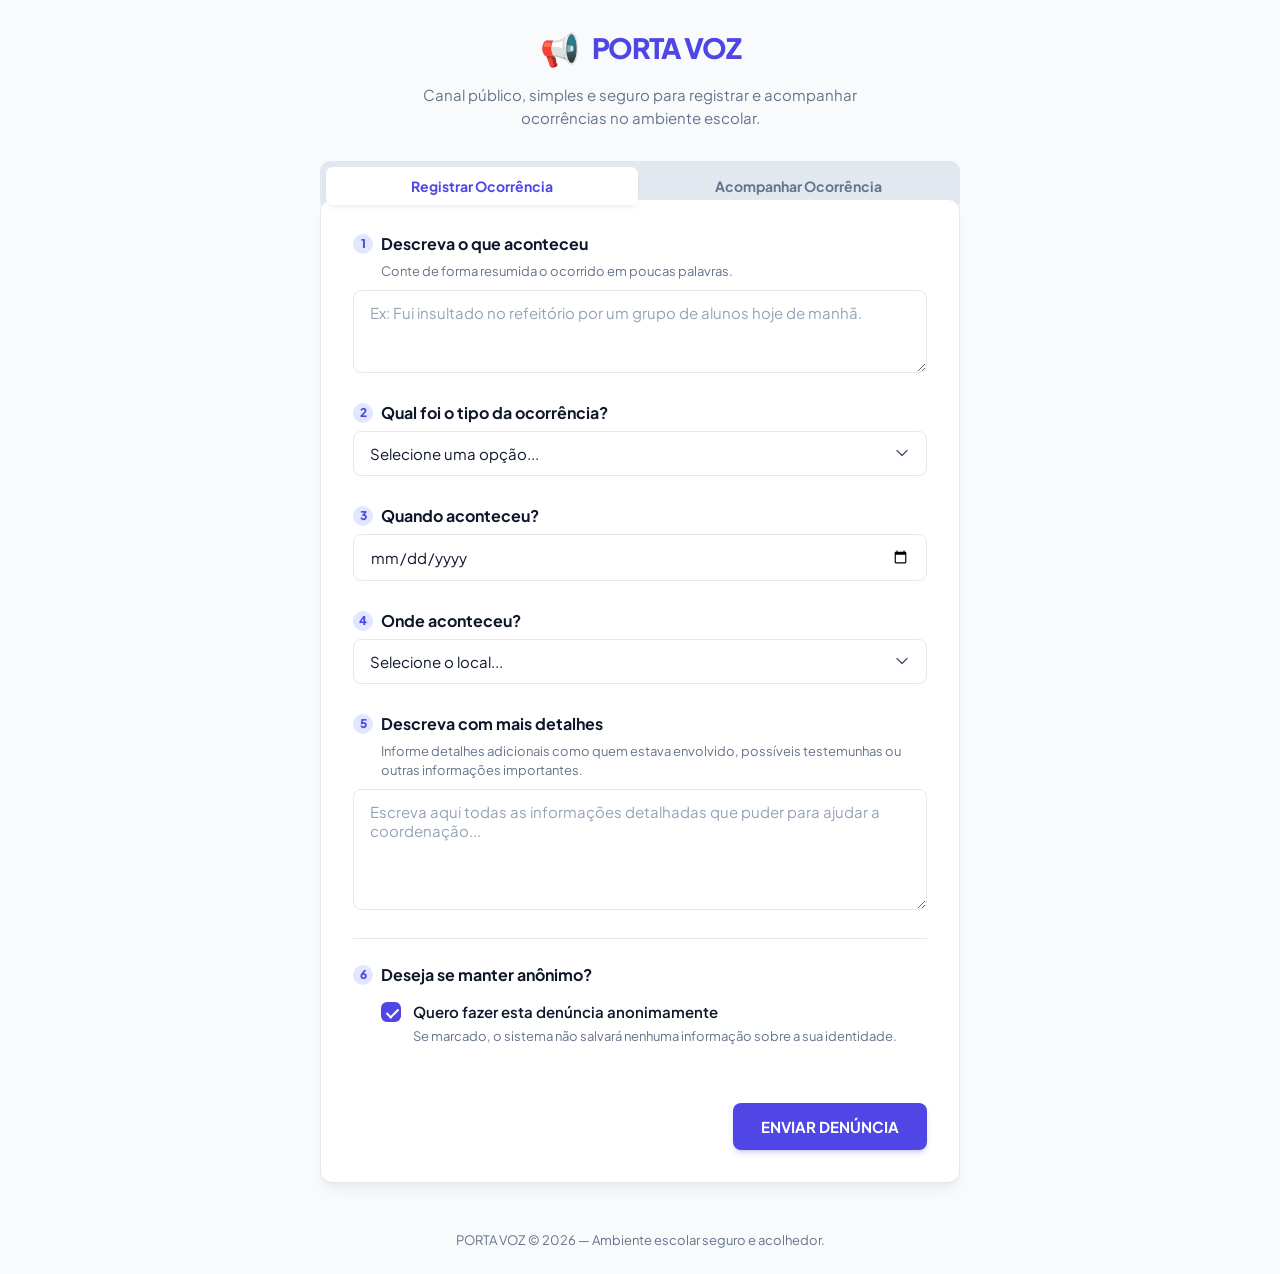
==== static/index.html @ 47724a35 "feat: implementacao completa do sistema PORTA VOZ" ====
<!DOCTYPE html>
<html lang="pt-BR">
<head>
    <meta charset="UTF-8">
    <meta name="viewport" content="width=device-width, initial-scale=1.0">
    <title>PORTA VOZ — Canal Seguro de Denúncias Escolares</title>
    <link rel="stylesheet" href="/static/css/style.css">
    <link rel="preconnect" href="https://fonts.googleapis.com">
    <link rel="preconnect" href="https://fonts.gstatic.com" crossorigin>
    <link href="https://fonts.googleapis.com/css2?family=Plus+Jakarta+Sans:wght@400;500;600;700;800&display=swap" rel="stylesheet">
</head>
<body>
    <div class="app-container">
        <!-- Header -->
        <header class="header">
            <div class="logo-area">
                <span class="logo-icon">📢</span>
                <h1 class="logo-title">PORTA VOZ</h1>
            </div>
            <p class="logo-subtitle">Canal público, simples e seguro para registrar e acompanhar ocorrências no ambiente escolar.</p>
        </header>

        <!-- Main Form Section -->
        <main class="main-content">
            <!-- Tabs Navigation -->
            <div class="tabs-nav" id="public-tabs">
                <button class="tab-btn active" id="tab-enviar">Registrar Ocorrência</button>
                <button class="tab-btn" id="tab-acompanhar">Acompanhar Ocorrência</button>
            </div>

            <!-- 1. Form Card (New Report) -->
            <div id="form-card" class="card">
                <form id="denuncia-form" novalidate>
                    <!-- Step 1 -->
                    <div class="form-group">
                        <label for="descricao" class="form-label">
                            <span class="step-num">1</span>
                            Descreva o que aconteceu
                        </label>
                        <p class="form-help">Conte de forma resumida o ocorrido em poucas palavras.</p>
                        <textarea id="descricao" name="descricao" rows="3" class="form-input" placeholder="Ex: Fui insultado no refeitório por um grupo de alunos hoje de manhã." required></textarea>
                        <span class="error-msg" id="error-descricao">Este campo é obrigatório.</span>
                    </div>

                    <!-- Step 2 -->
                    <div class="form-group">
                        <label for="tipo" class="form-label">
                            <span class="step-num">2</span>
                            Qual foi o tipo da ocorrência?
                        </label>
                        <select id="tipo" name="tipo" class="form-input form-select" required>
                            <option value="" disabled selected>Selecione uma opção...</option>
                            <option value="Bullying">Bullying</option>
                            <option value="Cyberbullying">Cyberbullying</option>
                            <option value="Assédio sexual">Assédio sexual</option>
                            <option value="Assédio moral">Assédio moral</option>
                            <option value="Agressão física">Agressão física</option>
                            <option value="Agressão verbal">Agressão verbal</option>
                            <option value="Ameaça">Ameaça</option>
                            <option value="Preconceito/discriminação">Preconceito/discriminação</option>
                            <option value="Furto">Furto</option>
                            <option value="Outro">Outro</option>
                        </select>
                        <span class="error-msg" id="error-tipo">Selecione uma das opções.</span>
                    </div>

                    <!-- Step 3 -->
                    <div class="form-group">
                        <label for="data_ocorrencia" class="form-label">
                            <span class="step-num">3</span>
                            Quando aconteceu?
                        </label>
                        <input type="date" id="data_ocorrencia" name="data_ocorrencia" class="form-input" required>
                        <span class="error-msg" id="error-data_ocorrencia">Selecione a data em que ocorreu o fato.</span>
                    </div>

                    <!-- Step 4 -->
                    <div class="form-group">
                        <label for="local" class="form-label">
                            <span class="step-num">4</span>
                            Onde aconteceu?
                        </label>
                        <select id="local" name="local" class="form-input form-select" required>
                            <option value="" disabled selected>Selecione o local...</option>
                            <option value="Pátio">Pátio</option>
                            <option value="Quadra">Quadra</option>
                            <option value="Salão Jovem">Salão Jovem</option>
                            <option value="Sala de aula">Sala de aula</option>
                            <option value="Banheiro">Banheiro</option>
                            <option value="Corredor">Corredor</option>
                            <option value="Entrada/saída">Entrada/saída</option>
                            <option value="Outro">Outro</option>
                        </select>
                        <span class="error-msg" id="error-local">Selecione o local aproximado.</span>
                    </div>

                    <!-- Step 5 -->
                    <div class="form-group">
                        <label for="detalhes" class="form-label">
                            <span class="step-num">5</span>
                            Descreva com mais detalhes
                        </label>
                        <p class="form-help">Informe detalhes adicionais como quem estava envolvido, possíveis testemunhas ou outras informações importantes.</p>
                        <textarea id="detalhes" name="detalhes" rows="5" class="form-input" placeholder="Escreva aqui todas as informações detalhadas que puder para ajudar a coordenação..."></textarea>
                    </div>

                    <!-- Step 6 -->
                    <div class="form-group privacy-group">
                        <label class="form-label">
                            <span class="step-num">6</span>
                            Deseja se manter anônimo?
                        </label>
                        
                        <label class="checkbox-container">
                            <input type="checkbox" id="anonimo" name="anonimo" checked>
                            <span class="checkbox-mark"></span>
                            <span class="checkbox-label">Quero fazer esta denúncia anonimamente</span>
                        </label>
                        <p class="privacy-note">Se marcado, o sistema não salvará nenhuma informação sobre a sua identidade.</p>
                    </div>

                    <!-- Contact Fields (Shown dynamically if not anonymous) -->
                    <div id="identificacao-container" class="collapsed">
                        <div class="form-group">
                            <label for="nome" class="form-label">Seu Nome</label>
                            <input type="text" id="nome" name="nome" class="form-input" placeholder="Digite seu nome completo">
                            <span class="error-msg" id="error-nome">O nome é obrigatório para denúncias identificadas.</span>
                        </div>
                        <div class="form-group">
                            <label for="contato" class="form-label">Meio de Contato</label>
                            <input type="text" id="contato" name="contato" class="form-input" placeholder="Telefone, e-mail ou outro meio de contato">
                            <span class="error-msg" id="error-contato">Informe um meio de contato para que possamos falar com você.</span>
                        </div>
                    </div>

                    <!-- Submit Button -->
                    <div class="submit-container">
                        <button type="submit" id="btn-enviar" class="btn-submit">
                            <span class="btn-text">ENVIAR DENÚNCIA</span>
                            <span class="btn-spinner"></span>
                        </button>
                    </div>
                </form>
            </div>

            <!-- 2. Success State Card (Hidden initially) -->
            <div id="success-card" class="card success-card hidden">
                <div class="success-icon-wrapper">
                    <span class="success-icon">✨</span>
                </div>
                <h2 class="success-title">Denúncia Registrada!</h2>
                <p class="success-desc">Sua ocorrência foi enviada de forma segura para o painel privado da coordenação escolar.</p>
                
                <div class="id-badge-container">
                    <p class="id-badge-label">NÚMERO DE PROTOCOLO / ID</p>
                    <div class="id-badge-value" id="protocolo-id">#0000</div>
                </div>

                <div class="success-footer">
                    <p class="success-safety-note">🛡️ Guarde seu número de protocolo para acompanhar o andamento da ocorrência na aba superior.</p>
                    <div class="success-buttons-row">
                        <button id="btn-acompanhar-novo" class="btn-submit">Acompanhar Status</button>
                        <button id="btn-novo" class="btn-secondary">Nova Ocorrência</button>
                    </div>
                </div>
            </div>

            <!-- 3. Tracking Card (Hidden initially) -->
            <div id="tracking-card" class="card hidden">
                <div class="tracking-header">
                    <h2 class="tracking-title">Acompanhar Minha Ocorrência</h2>
                    <p class="tracking-subtitle">Insira o número do seu protocolo/ID abaixo para consultar o status em tempo real.</p>
                </div>
                
                <form id="tracking-form" class="tracking-form-container" novalidate>
                    <div class="form-group">
                        <div class="search-input-wrapper">
                            <input type="text" id="tracking-id" class="form-input" placeholder="Ex: 0005 ou 5" required>
                            <button type="submit" id="btn-consultar" class="btn-submit">
                                <span class="btn-text">Consultar</span>
                                <span class="btn-spinner"></span>
                            </button>
                        </div>
                        <span class="error-msg" id="error-tracking-id">Por favor, digite o número do protocolo.</span>
                    </div>
                </form>

                <!-- Search Results Container -->
                <div id="tracking-result" class="tracking-result-box hidden">
                    <div class="result-header">
                        <span class="result-proto" id="result-proto">Protocolo #0000</span>
                        <span class="badge" id="result-status-badge">Nova</span>
                    </div>
                    
                    <div class="result-details-grid">
                        <div class="result-detail-item span-2">
                            <span class="detail-label">O que aconteceu:</span>
                            <span class="detail-value text-box" id="result-descricao">-</span>
                        </div>
                        <div class="result-detail-item">
                            <span class="detail-label">Tipo de Ocorrência:</span>
                            <span class="detail-value" id="result-tipo">-</span>
                        </div>
                        <div class="result-detail-item">
                            <span class="detail-label">Local do fato:</span>
                            <span class="detail-value" id="result-local">-</span>
                        </div>
                        <div class="result-detail-item">
                            <span class="detail-label">Quando aconteceu:</span>
                            <span class="detail-value" id="result-data-ocorrencia">-</span>
                        </div>
                        <div class="result-detail-item">
                            <span class="detail-label">Data e Hora de Envio:</span>
                            <span class="detail-value" id="result-data-envio">-</span>
                        </div>
                    </div>
                    
                    <!-- Dynamic Progress Explanation -->
                    <div class="status-explanation-card" id="status-explanation">
                        <!-- Injected via JS -->
                    </div>
                </div>

                <!-- Not Found Box -->
                <div id="tracking-not-found" class="not-found-box hidden">
                    <span class="not-found-icon">🔍</span>
                    <p class="not-found-text">Ocorrência não encontrada. Verifique o número digitado e tente novamente.</p>
                </div>
            </div>
        </main>
        
        <footer class="app-footer">
            <p>PORTA VOZ &copy; 2026 — Ambiente escolar seguro e acolhedor.</p>
        </footer>
    </div>

    <script src="/static/js/app.js"></script>
</body>
</html>
---- static/css/style.css ----
/* Global Styles */
:root {
    --primary: #4f46e5;
    --primary-hover: #4338ca;
    --background: #f8fafc;
    --card-bg: #ffffff;
    --text-main: #0f172a;
    --text-muted: #64748b;
    --border: #e2e8f0;
    --border-hover: #cbd5e1;
    --error: #ef4444;
    --success: #10b981;
    --shadow: 0 4px 6px -1px rgb(0 0 0 / 0.05), 0 2px 4px -2px rgb(0 0 0 / 0.05);
    --shadow-lg: 0 10px 15px -3px rgb(0 0 0 / 0.05), 0 4px 6px -4px rgb(0 0 0 / 0.05);
    --radius: 12px;
    --font: 'Plus Jakarta Sans', system-ui, -apple-system, BlinkMacSystemFont, "Segoe UI", Roboto, sans-serif;
}

* {
    box-sizing: border-box;
    margin: 0;
    padding: 0;
}

body {
    font-family: var(--font);
    background-color: var(--background);
    color: var(--text-main);
    min-height: 100vh;
    display: flex;
    justify-content: center;
    align-items: center;
    padding: 24px 16px;
    line-height: 1.5;
}

.app-container {
    width: 100%;
    max-width: 640px;
    display: flex;
    flex-direction: column;
    gap: 32px;
}

/* Header Styles */
.header {
    text-align: center;
    display: flex;
    flex-direction: column;
    align-items: center;
    gap: 12px;
}

.logo-area {
    display: flex;
    align-items: center;
    gap: 12px;
}

.logo-icon {
    font-size: 32px;
}

.logo-title {
    font-size: 28px;
    font-weight: 800;
    letter-spacing: -0.05em;
    color: var(--primary);
}

.logo-subtitle {
    font-size: 15px;
    color: var(--text-muted);
    max-width: 480px;
}

/* Card layout */
.card {
    background-color: var(--card-bg);
    border: 1px solid var(--border);
    border-radius: var(--radius);
    padding: 32px;
    box-shadow: var(--shadow-lg);
    transition: transform 0.2s ease, box-shadow 0.2s ease;
}

/* Form Groups */
.form-group {
    display: flex;
    flex-direction: column;
    margin-bottom: 28px;
}

.form-group:last-child {
    margin-bottom: 0;
}

.form-label {
    font-size: 16px;
    font-weight: 700;
    color: var(--text-main);
    margin-bottom: 6px;
    display: flex;
    align-items: center;
    gap: 8px;
}

.step-num {
    background-color: #e0e7ff;
    color: var(--primary);
    font-size: 12px;
    width: 20px;
    height: 20px;
    border-radius: 50%;
    display: inline-flex;
    justify-content: center;
    align-items: center;
    font-weight: 800;
}

.form-help {
    font-size: 13px;
    color: var(--text-muted);
    margin-bottom: 8px;
    margin-left: 28px;
}

.form-input {
    font-family: inherit;
    font-size: 15px;
    padding: 12px 16px;
    border: 1.5px solid var(--border);
    border-radius: 8px;
    color: var(--text-main);
    background-color: #ffffff;
    outline: none;
    transition: border-color 0.2s ease, box-shadow 0.2s ease;
    width: 100%;
}

.form-input::placeholder {
    color: #94a3b8;
}

.form-input:focus {
    border-color: var(--primary);
    box-shadow: 0 0 0 4px rgba(79, 70, 229, 0.1);
}

textarea.form-input {
    resize: vertical;
    min-height: 80px;
}

.form-select {
    appearance: none;
    background-image: url("data:image/svg+xml,%3Csvg xmlns='http://www.w3.org/2000/svg' fill='none' viewBox='0 0 24 24' stroke='%23475569' stroke-width='2'%3E%3Cpath stroke-linecap='round' stroke-linejoin='round' d='M19.5 8.25l-7.5 7.5-7.5-7.5'/%3E%3C/svg%3E");
    background-repeat: no-repeat;
    background-position: right 16px center;
    background-size: 16px;
    padding-right: 48px;
    cursor: pointer;
}

/* Checkbox Styles */
.privacy-group {
    border-top: 1px solid var(--border);
    padding-top: 24px;
    margin-top: 12px;
}

.checkbox-container {
    display: inline-flex;
    align-items: center;
    position: relative;
    cursor: pointer;
    font-size: 15px;
    font-weight: 600;
    user-select: none;
    margin-left: 28px;
    margin-top: 8px;
    gap: 12px;
}

.checkbox-container input {
    position: absolute;
    opacity: 0;
    cursor: pointer;
    height: 0;
    width: 0;
}

.checkbox-mark {
    height: 20px;
    width: 20px;
    background-color: #fff;
    border: 2px solid var(--border);
    border-radius: 6px;
    transition: all 0.2s ease;
    display: inline-block;
    flex-shrink: 0;
    position: relative;
}

.checkbox-container:hover input ~ .checkbox-mark {
    border-color: var(--primary-hover);
}

.checkbox-container input:checked ~ .checkbox-mark {
    background-color: var(--primary);
    border-color: var(--primary);
}

.checkbox-mark:after {
    content: "";
    position: absolute;
    display: none;
    left: 6px;
    top: 2px;
    width: 5px;
    height: 10px;
    border: solid white;
    border-width: 0 2px 2px 0;
    transform: rotate(45deg);
}

.checkbox-container input:checked ~ .checkbox-mark:after {
    display: block;
}

.privacy-note {
    font-size: 13px;
    color: var(--text-muted);
    margin-left: 60px;
    margin-top: 4px;
}

/* Collapsible identification section */
#identificacao-container {
    max-height: 0;
    opacity: 0;
    overflow: hidden;
    transition: max-height 0.4s cubic-bezier(0.4, 0, 0.2, 1), opacity 0.3s ease;
    border-left: 3px solid var(--primary);
    padding-left: 16px;
    margin-left: 28px;
    margin-top: -8px;
    margin-bottom: 24px;
}

#identificacao-container.visible {
    max-height: 280px;
    opacity: 1;
    margin-top: 16px;
}

/* Buttons */
.submit-container {
    margin-top: 36px;
    display: flex;
    justify-content: flex-end;
}

.btn-submit {
    background-color: var(--primary);
    color: white;
    font-family: inherit;
    font-size: 15px;
    font-weight: 700;
    border: none;
    border-radius: 8px;
    padding: 14px 28px;
    cursor: pointer;
    transition: background-color 0.2s ease, transform 0.1s ease;
    box-shadow: 0 4px 6px -1px rgba(79, 70, 229, 0.2), 0 2px 4px -2px rgba(79, 70, 229, 0.2);
    display: inline-flex;
    align-items: center;
    justify-content: center;
    gap: 8px;
    min-width: 180px;
}

.btn-submit:hover {
    background-color: var(--primary-hover);
}

.btn-submit:active {
    transform: scale(0.98);
}

.btn-submit:disabled {
    background-color: #a5b4fc;
    cursor: not-allowed;
    transform: none;
}

/* Validation Message */
.error-msg {
    color: var(--error);
    font-size: 13px;
    font-weight: 600;
    margin-top: 6px;
    margin-left: 4px;
    display: none;
    align-items: center;
    gap: 4px;
}

.error-msg::before {
    content: "⚠️";
}

.invalid .form-input {
    border-color: var(--error);
}

.invalid .form-input:focus {
    box-shadow: 0 0 0 4px rgba(239, 68, 68, 0.1);
}

/* Spinner Loading */
.btn-spinner {
    width: 18px;
    height: 18px;
    border: 2px solid rgba(255, 255, 255, 0.3);
    border-radius: 50%;
    border-top-color: white;
    animation: spin 0.8s linear infinite;
    display: none;
}

@keyframes spin {
    to { transform: rotate(360deg); }
}

/* Success Card Styles */
.success-card {
    text-align: center;
    display: flex;
    flex-direction: column;
    align-items: center;
    gap: 20px;
    padding: 48px 32px;
}

.success-icon-wrapper {
    background-color: #ecfdf5;
    border: 2px solid #a7f3d0;
    width: 64px;
    height: 64px;
    border-radius: 50%;
    display: flex;
    justify-content: center;
    align-items: center;
    font-size: 32px;
    animation: float 2s ease-in-out infinite alternate;
}

@keyframes float {
    0% { transform: translateY(0); }
    100% { transform: translateY(-6px); }
}

.success-title {
    font-size: 24px;
    font-weight: 800;
    color: var(--success);
}

.success-desc {
    font-size: 15px;
    color: var(--text-muted);
    max-width: 440px;
}

.id-badge-container {
    background-color: #f1f5f9;
    border: 1px solid var(--border);
    border-radius: 8px;
    padding: 16px 24px;
    width: 100%;
    max-width: 320px;
    margin: 12px 0;
}

.id-badge-label {
    font-size: 11px;
    font-weight: 800;
    color: var(--text-muted);
    letter-spacing: 0.1em;
    margin-bottom: 4px;
}

.id-badge-value {
    font-size: 24px;
    font-weight: 800;
    color: var(--text-main);
    letter-spacing: 0.05em;
    font-family: monospace;
}

.success-footer {
    display: flex;
    flex-direction: column;
    align-items: center;
    gap: 24px;
    margin-top: 12px;
    width: 100%;
}

.success-safety-note {
    font-size: 13px;
    color: var(--text-muted);
    background-color: #f8fafc;
    padding: 10px 16px;
    border-radius: 6px;
    border: 1px dashed var(--border);
    max-width: 480px;
}

.btn-secondary {
    background-color: #ffffff;
    color: var(--text-main);
    font-family: inherit;
    font-size: 14px;
    font-weight: 600;
    border: 1.5px solid var(--border);
    border-radius: 8px;
    padding: 12px 24px;
    cursor: pointer;
    transition: all 0.2s ease;
    box-shadow: var(--shadow);
}

.btn-secondary:hover {
    border-color: var(--border-hover);
    background-color: #f8fafc;
}

/* Navigation Tabs */
.tabs-nav {
    display: flex;
    background-color: #e2e8f0;
    padding: 6px;
    border-radius: 10px;
    gap: 4px;
    margin-bottom: -12px;
}

.tab-btn {
    flex: 1;
    font-family: inherit;
    font-size: 14px;
    font-weight: 700;
    color: var(--text-muted);
    background: transparent;
    border: none;
    padding: 10px 16px;
    border-radius: 7px;
    cursor: pointer;
    transition: all 0.2s ease;
}

.tab-btn:hover {
    color: var(--text-main);
}

.tab-btn.active {
    background-color: #ffffff;
    color: var(--primary);
    box-shadow: var(--shadow);
}

/* Success Buttons Row */
.success-buttons-row {
    display: flex;
    gap: 12px;
    justify-content: center;
    width: 100%;
    margin-top: 12px;
}

/* Tracking Card Styles */
.tracking-header {
    text-align: center;
    margin-bottom: 24px;
}

.tracking-title {
    font-size: 20px;
    font-weight: 800;
    color: var(--text-main);
    margin-bottom: 6px;
}

.tracking-subtitle {
    font-size: 14px;
    color: var(--text-muted);
}

/* Search input with combined button */
.search-input-wrapper {
    display: flex;
    gap: 12px;
    width: 100%;
}

.search-input-wrapper .form-input {
    flex: 1;
}

.search-input-wrapper .btn-submit {
    min-width: 130px;
}

/* Tracking Result Styles */
.tracking-result-box {
    margin-top: 32px;
    border-top: 1px solid var(--border);
    padding-top: 32px;
    display: flex;
    flex-direction: column;
    gap: 24px;
    animation: fadeIn 0.4s ease;
}

@keyframes fadeIn {
    from { opacity: 0; transform: translateY(10px); }
    to { opacity: 1; transform: translateY(0); }
}

.result-header {
    display: flex;
    justify-content: space-between;
    align-items: center;
    background-color: #f8fafc;
    padding: 14px 20px;
    border: 1px solid var(--border);
    border-radius: 8px;
}

.result-proto {
    font-size: 16px;
    font-weight: 800;
    color: var(--text-main);
    font-family: monospace;
}

/* Status Badges */
.badge {
    display: inline-flex;
    align-items: center;
    padding: 4px 12px;
    border-radius: 9999px;
    font-size: 12px;
    font-weight: 700;
    border: 1px solid transparent;
}

.badge-nova {
    background-color: #fef2f2;
    color: #ef4444;
    border-color: #fca5a5;
}

.badge-analise {
    background-color: #fffbeb;
    color: #f59e0b;
    border-color: #fde68a;
}

.badge-atendimento {
    background-color: #eff6ff;
    color: #3b82f6;
    border-color: #bfdbfe;
}

.badge-resolvida {
    background-color: #ecfdf5;
    color: #10b981;
    border-color: #a7f3d0;
}

.badge-arquivada {
    background-color: #f8fafc;
    color: #64748b;
    border-color: #cbd5e1;
}

/* Result details grid layout */
.result-details-grid {
    display: grid;
    grid-template-columns: repeat(2, 1fr);
    gap: 20px;
}

.span-2 {
    grid-column: span 2;
}

.result-detail-item {
    display: flex;
    flex-direction: column;
    gap: 4px;
}

.detail-label {
    font-size: 11px;
    font-weight: 800;
    color: var(--text-muted);
    text-transform: uppercase;
    letter-spacing: 0.05em;
}

.detail-value {
    font-size: 14px;
    font-weight: 600;
    color: var(--text-main);
}

.detail-value.text-box {
    background-color: #f8fafc;
    border: 1px solid var(--border);
    border-radius: 8px;
    padding: 16px;
    font-weight: 500;
    white-space: pre-wrap;
}

/* Explanation boxes for user guidance */
.status-explanation-card {
    border-radius: 8px;
    padding: 16px 20px;
    font-size: 13px;
    font-weight: 500;
    line-height: 1.5;
    border-left: 4px solid transparent;
}

.status-explanation-card.status-nova {
    background-color: #fef2f2;
    color: #991b1b;
    border-left-color: #ef4444;
}

.status-explanation-card.status-analise {
    background-color: #fffbeb;
    color: #92400e;
    border-left-color: #f59e0b;
}

.status-explanation-card.status-atendimento {
    background-color: #eff6ff;
    color: #1e40af;
    border-left-color: #3b82f6;
}

.status-explanation-card.status-resolvida {
    background-color: #ecfdf5;
    color: #065f46;
    border-left-color: #10b981;
}

.status-explanation-card.status-arquivada {
    background-color: #f8fafc;
    color: #374151;
    border-left-color: #64748b;
}

/* Empty/Not Found state boxes */
.not-found-box {
    margin-top: 24px;
    text-align: center;
    background-color: #fff1f2;
    border: 1px solid #fecdd3;
    padding: 24px 16px;
    border-radius: 8px;
    animation: fadeIn 0.3s ease;
}

.not-found-icon {
    font-size: 28px;
    margin-bottom: 8px;
    display: inline-block;
}

.not-found-text {
    font-size: 14px;
    font-weight: 600;
    color: #be123c;
}

/* Helper utility styles */
.hidden {
    display: none !important;
}

/* Footer layout */
.app-footer {
    text-align: center;
    font-size: 13px;
    color: var(--text-muted);
    margin-top: 16px;
}

/* Responsiveness */
@media (max-width: 480px) {
    .card {
        padding: 20px;
    }
    
    .checkbox-container, #identificacao-container {
        margin-left: 0;
    }
    
    .privacy-note {
        margin-left: 32px;
    }
    
    .btn-submit {
        width: 100%;
    }
    
    .search-input-wrapper {
        flex-direction: column;
    }
    
    .result-details-grid {
        grid-template-columns: 1fr;
    }
    
    .span-2 {
        grid-column: span 1;
    }
    
    .success-buttons-row {
        flex-direction: column;
    }
}
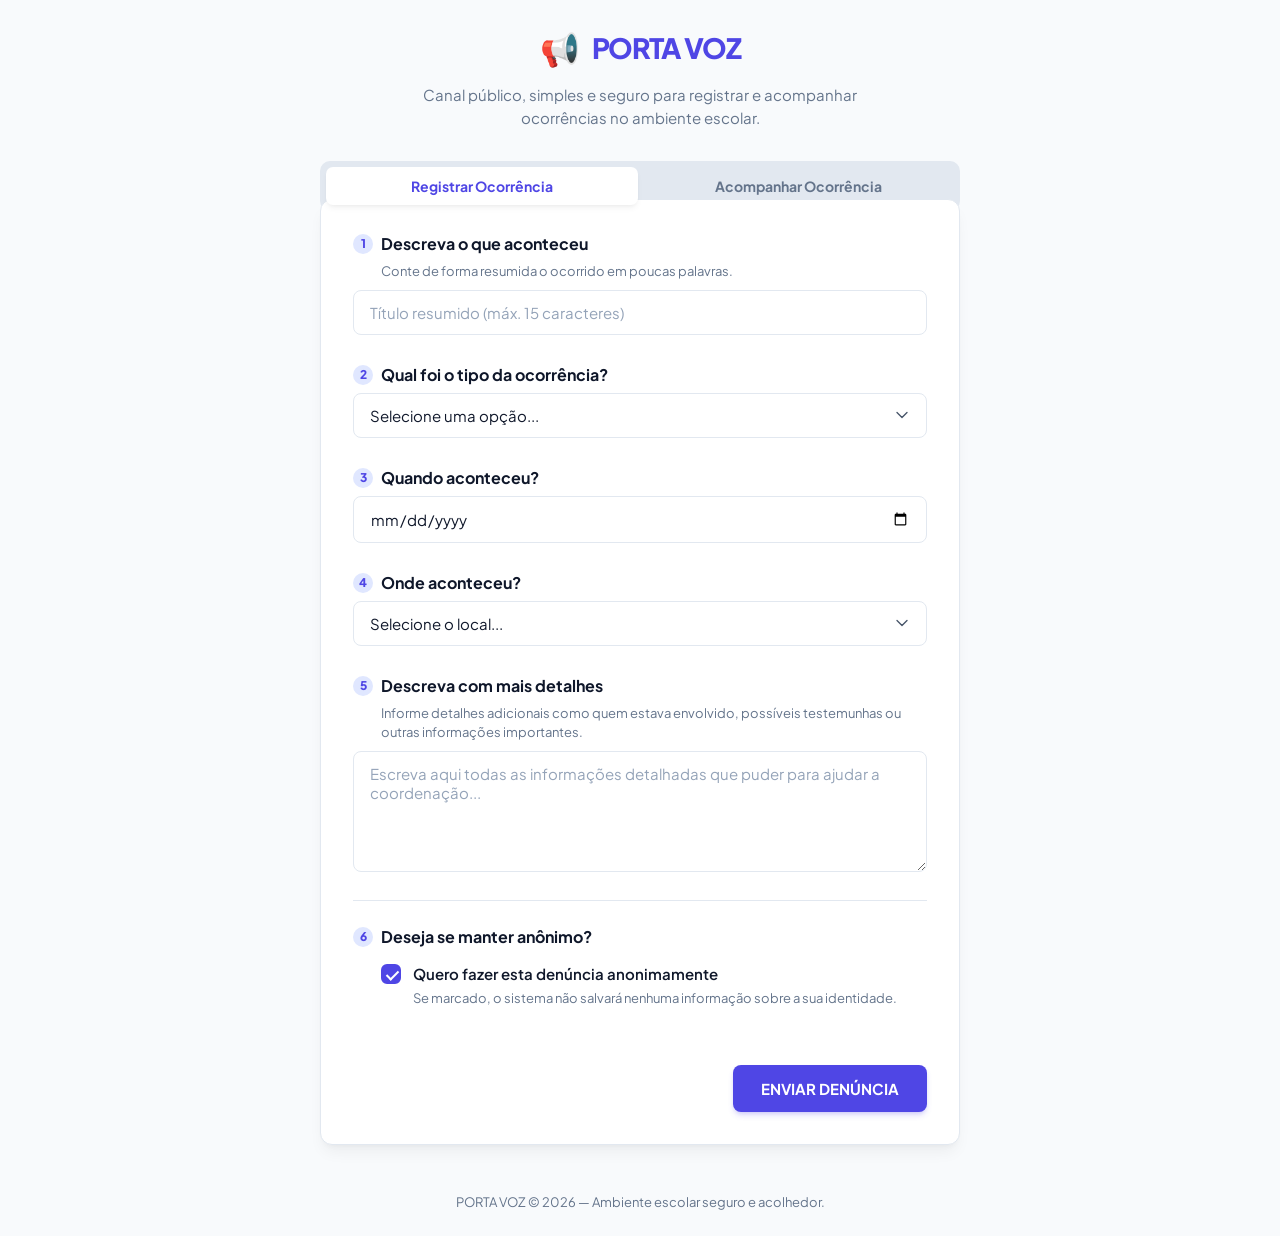
==== commit f80217ec: "feat: alterada a descricao resumida para input de ate 15 caracteres" ====
--- a/static/index.html
+++ b/static/index.html
@@ -38,7 +38,7 @@
                             Descreva o que aconteceu
                         </label>
                         <p class="form-help">Conte de forma resumida o ocorrido em poucas palavras.</p>
-                        <textarea id="descricao" name="descricao" rows="3" class="form-input" placeholder="Ex: Fui insultado no refeitório por um grupo de alunos hoje de manhã." required></textarea>
+                        <input type="text" id="descricao" name="descricao" class="form-input" placeholder="Título resumido (máx. 15 caracteres)" maxlength="15" required>
                         <span class="error-msg" id="error-descricao">Este campo é obrigatório.</span>
                     </div>
 
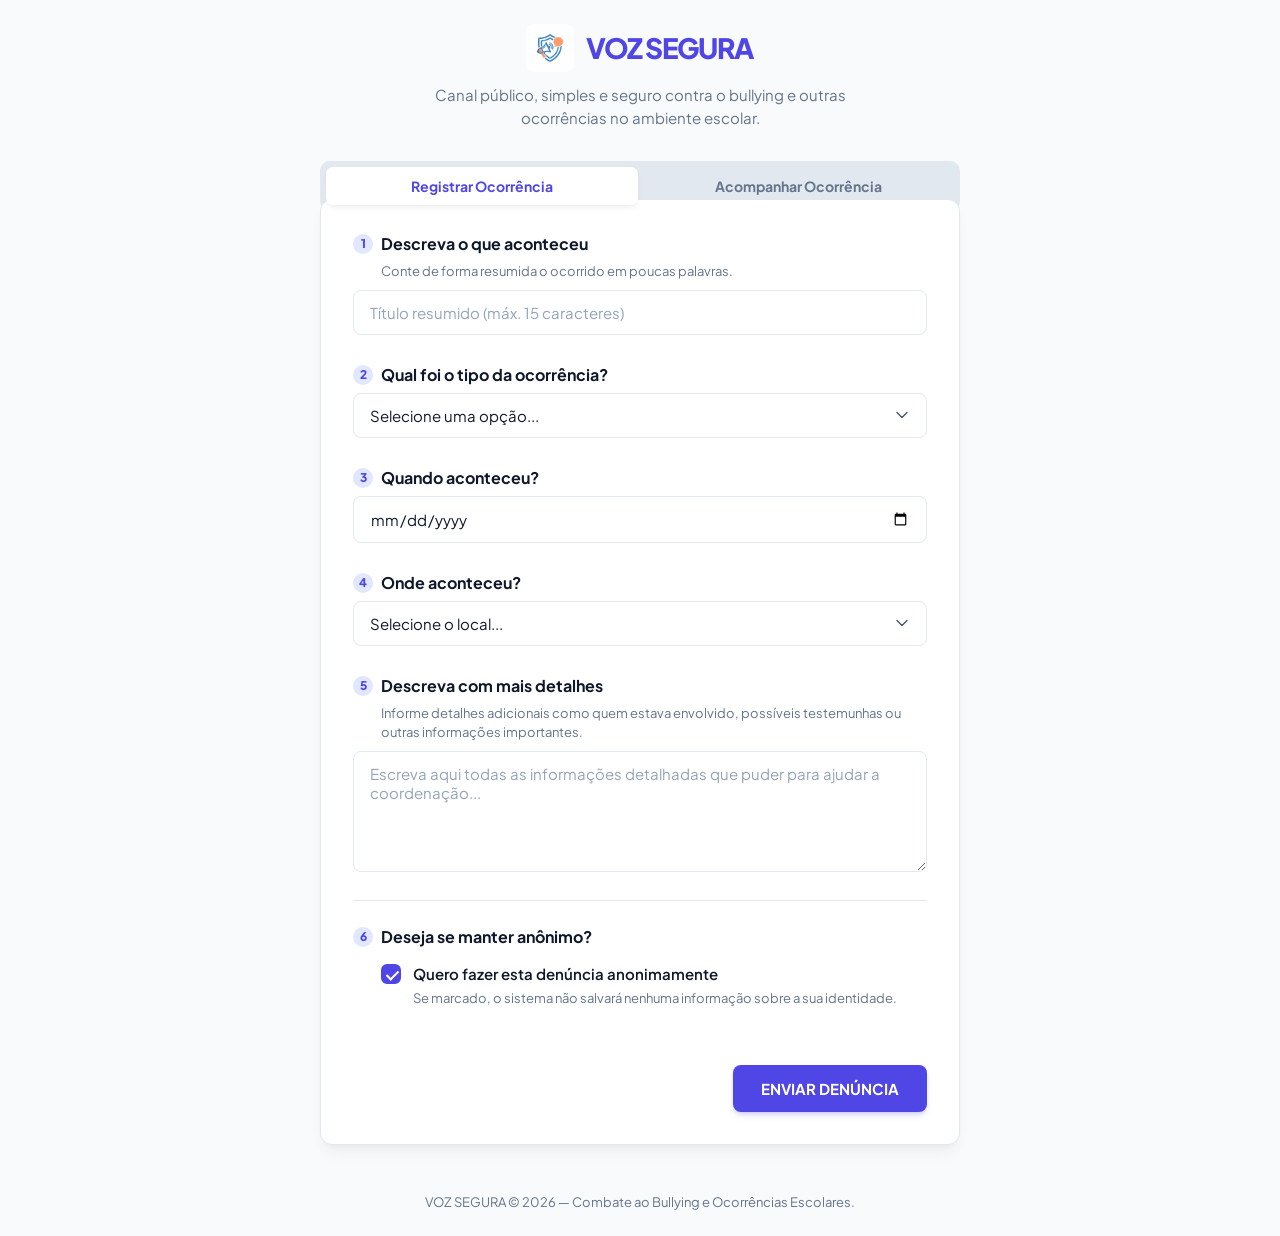
==== commit 6ab08c31: "feat: rebrand para Voz Segura e adicao de logotipo de combate ao bullying" ====
--- a/static/index.html
+++ b/static/index.html
@@ -3,7 +3,7 @@
 <head>
     <meta charset="UTF-8">
     <meta name="viewport" content="width=device-width, initial-scale=1.0">
-    <title>PORTA VOZ — Canal Seguro de Denúncias Escolares</title>
+    <title>VOZ SEGURA — Combate ao Bullying e Ocorrências Escolares</title>
     <link rel="stylesheet" href="/static/css/style.css">
     <link rel="preconnect" href="https://fonts.googleapis.com">
     <link rel="preconnect" href="https://fonts.gstatic.com" crossorigin>
@@ -14,10 +14,10 @@
         <!-- Header -->
         <header class="header">
             <div class="logo-area">
-                <span class="logo-icon">📢</span>
-                <h1 class="logo-title">PORTA VOZ</h1>
-            </div>
-            <p class="logo-subtitle">Canal público, simples e seguro para registrar e acompanhar ocorrências no ambiente escolar.</p>
+                <img src="/static/img/logo.jpg" alt="Logo Voz Segura" class="logo-img">
+                <h1 class="logo-title">VOZ SEGURA</h1>
+            </div>
+            <p class="logo-subtitle">Canal público, simples e seguro contra o bullying e outras ocorrências no ambiente escolar.</p>
         </header>
 
         <!-- Main Form Section -->
@@ -230,7 +230,7 @@
         </main>
         
         <footer class="app-footer">
-            <p>PORTA VOZ &copy; 2026 — Ambiente escolar seguro e acolhedor.</p>
+            <p>VOZ SEGURA &copy; 2026 — Combate ao Bullying e Ocorrências Escolares.</p>
         </footer>
     </div>
 
--- a/static/css/style.css
+++ b/static/css/style.css
@@ -57,8 +57,11 @@
     gap: 12px;
 }
 
-.logo-icon {
-    font-size: 32px;
+.logo-img {
+    width: 48px;
+    height: 48px;
+    border-radius: 8px;
+    object-fit: cover;
 }
 
 .logo-title {
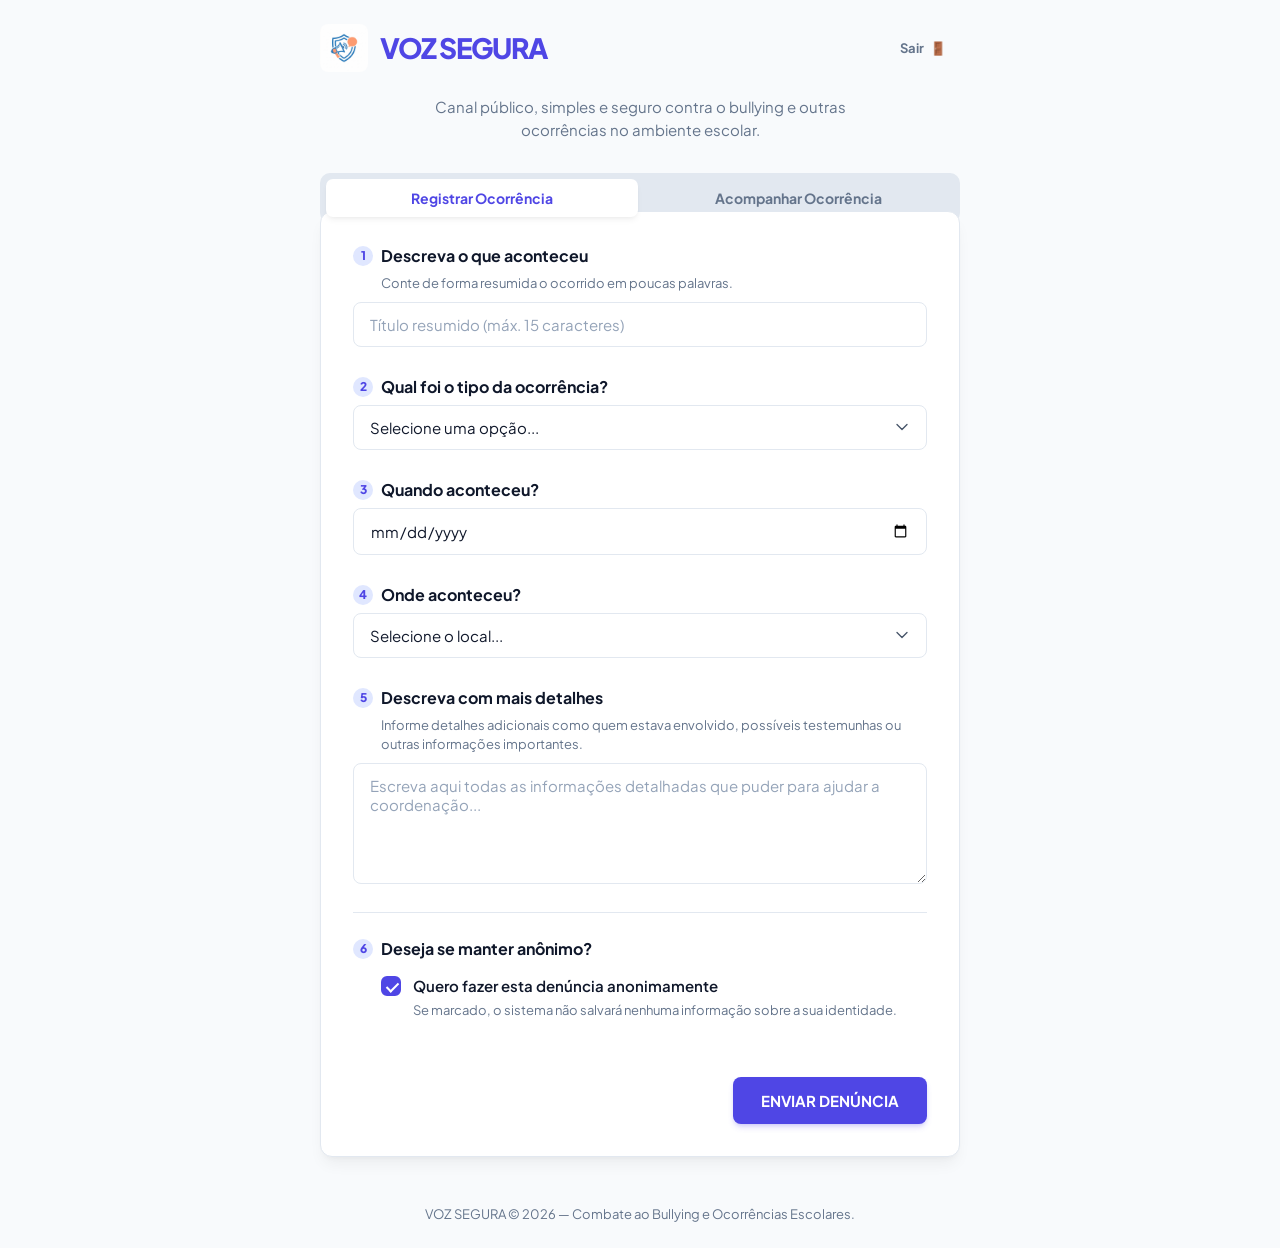
==== commit 74aa34cd: "feat: adicionado sistema de login com niveis de acesso aluno e admin e protecao de rotas" ====
--- a/static/index.html
+++ b/static/index.html
@@ -13,11 +13,16 @@
     <div class="app-container">
         <!-- Header -->
         <header class="header">
-            <div class="logo-area">
-                <img src="/static/img/logo.jpg" alt="Logo Voz Segura" class="logo-img">
-                <h1 class="logo-title">VOZ SEGURA</h1>
-            </div>
-            <p class="logo-subtitle">Canal público, simples e seguro contra o bullying e outras ocorrências no ambiente escolar.</p>
+            <div class="header-main-row" style="display: flex; justify-content: space-between; align-items: center; width: 100%;">
+                <div class="logo-area">
+                    <img src="/static/img/logo.jpg" alt="Logo Voz Segura" class="logo-img">
+                    <h1 class="logo-title">VOZ SEGURA</h1>
+                </div>
+                <button id="btn-logout" style="background: none; border: 1.5px solid var(--border-color); padding: 8px 14px; border-radius: 8px; font-family: inherit; font-size: 13px; font-weight: 700; color: var(--text-muted); cursor: pointer; display: flex; align-items: center; gap: 6px; transition: all 0.2s;" onmouseover="this.style.borderColor='var(--primary)'; this.style.color='var(--primary)'" onmouseout="this.style.borderColor='var(--border-color)'; this.style.color='var(--text-muted)'">
+                    <span>Sair</span> 🚪
+                </button>
+            </div>
+            <p class="logo-subtitle" style="margin-top: 12px;">Canal público, simples e seguro contra o bullying e outras ocorrências no ambiente escolar.</p>
         </header>
 
         <!-- Main Form Section -->
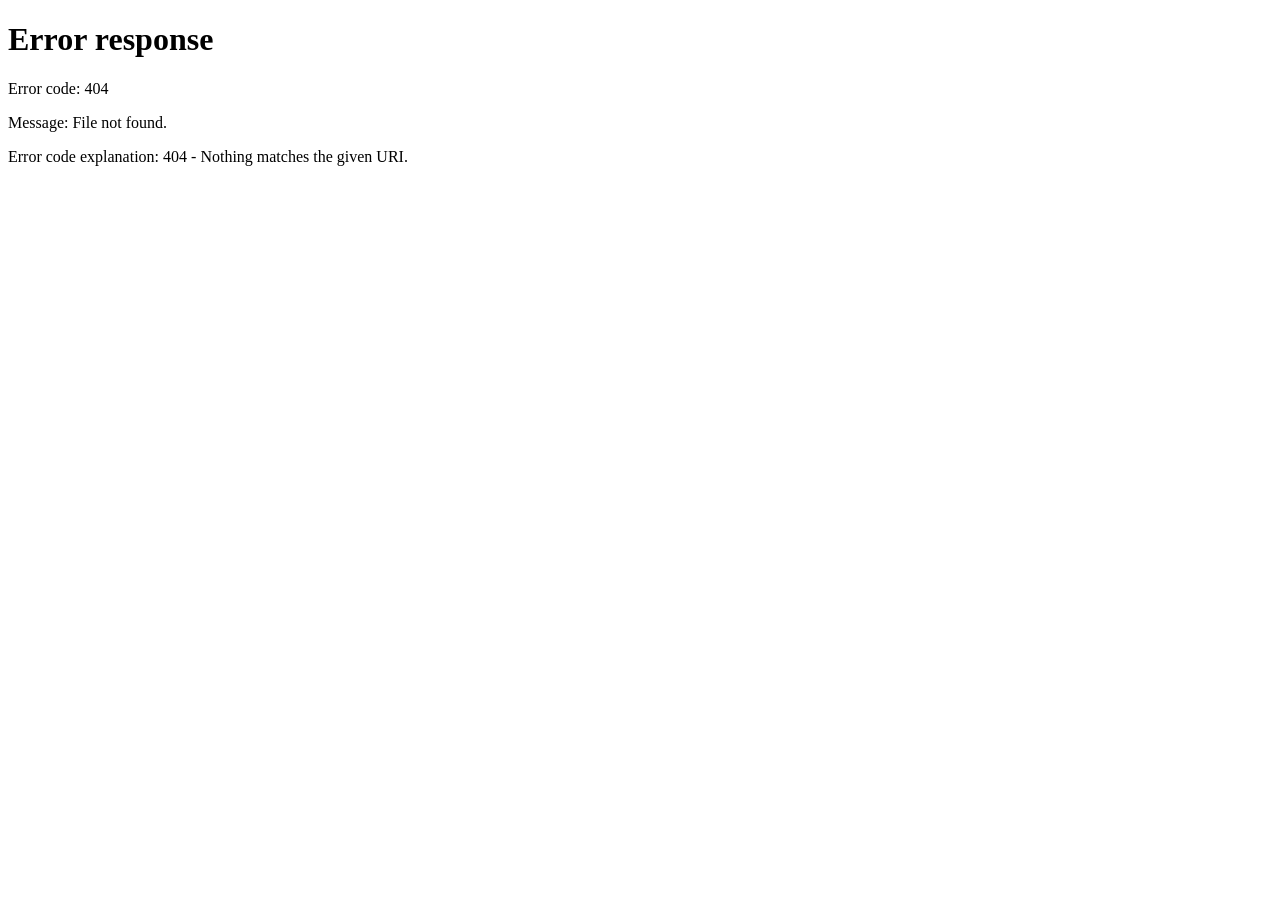
==== commit f7aff74d: "style: estilizado botao sair em classes dedicadas no style.css e admin.css" ====
--- a/static/index.html
+++ b/static/index.html
@@ -18,7 +18,7 @@
                     <img src="/static/img/logo.jpg" alt="Logo Voz Segura" class="logo-img">
                     <h1 class="logo-title">VOZ SEGURA</h1>
                 </div>
-                <button id="btn-logout" style="background: none; border: 1.5px solid var(--border-color); padding: 8px 14px; border-radius: 8px; font-family: inherit; font-size: 13px; font-weight: 700; color: var(--text-muted); cursor: pointer; display: flex; align-items: center; gap: 6px; transition: all 0.2s;" onmouseover="this.style.borderColor='var(--primary)'; this.style.color='var(--primary)'" onmouseout="this.style.borderColor='var(--border-color)'; this.style.color='var(--text-muted)'">
+                <button id="btn-logout" class="btn-logout">
                     <span>Sair</span> 🚪
                 </button>
             </div>
--- a/static/css/style.css
+++ b/static/css/style.css
@@ -741,3 +741,25 @@
     }
 }
 
+.btn-logout {
+    background-color: transparent;
+    border: 1.5px solid var(--border-color);
+    padding: 8px 16px;
+    border-radius: 8px;
+    font-family: inherit;
+    font-size: 13px;
+    font-weight: 700;
+    color: var(--text-muted);
+    cursor: pointer;
+    display: flex;
+    align-items: center;
+    gap: 6px;
+    transition: all 0.2s ease;
+}
+
+.btn-logout:hover {
+    border-color: var(--primary);
+    color: var(--primary);
+    background-color: var(--primary-light);
+}
+
